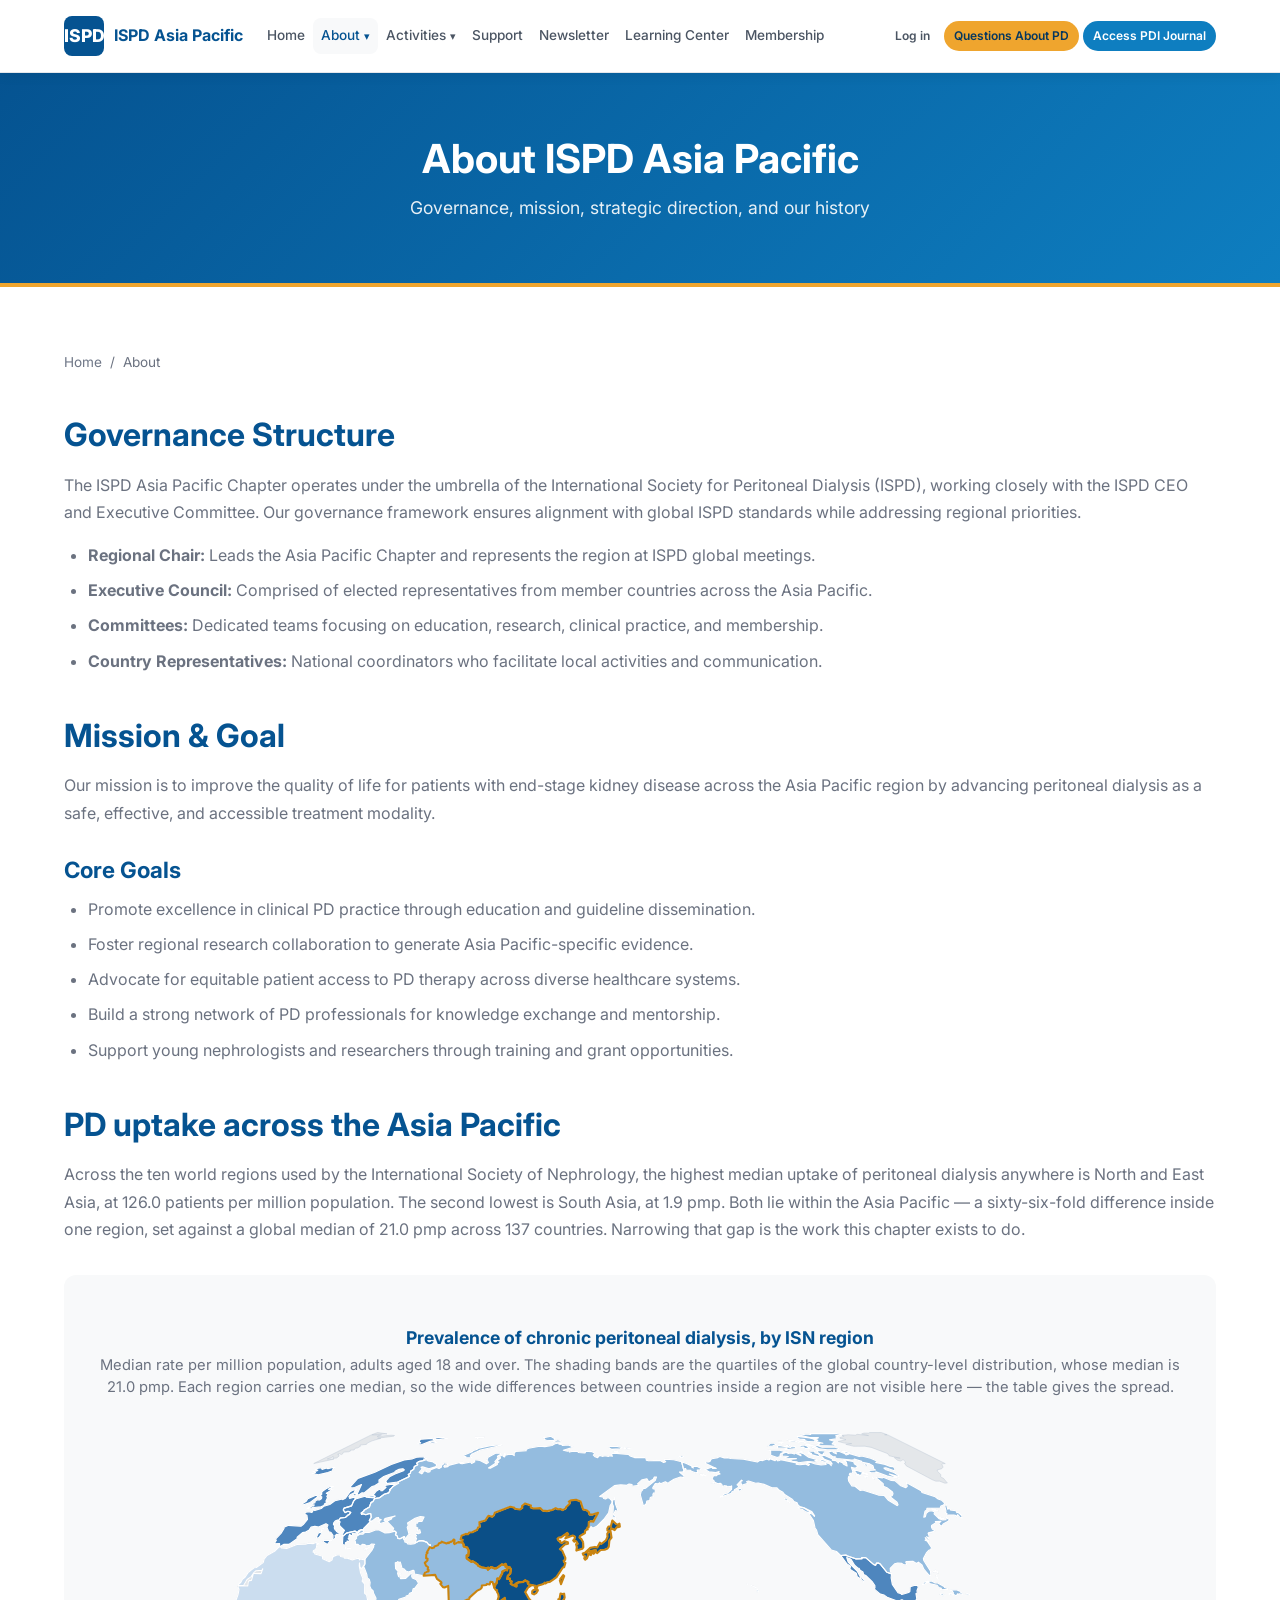
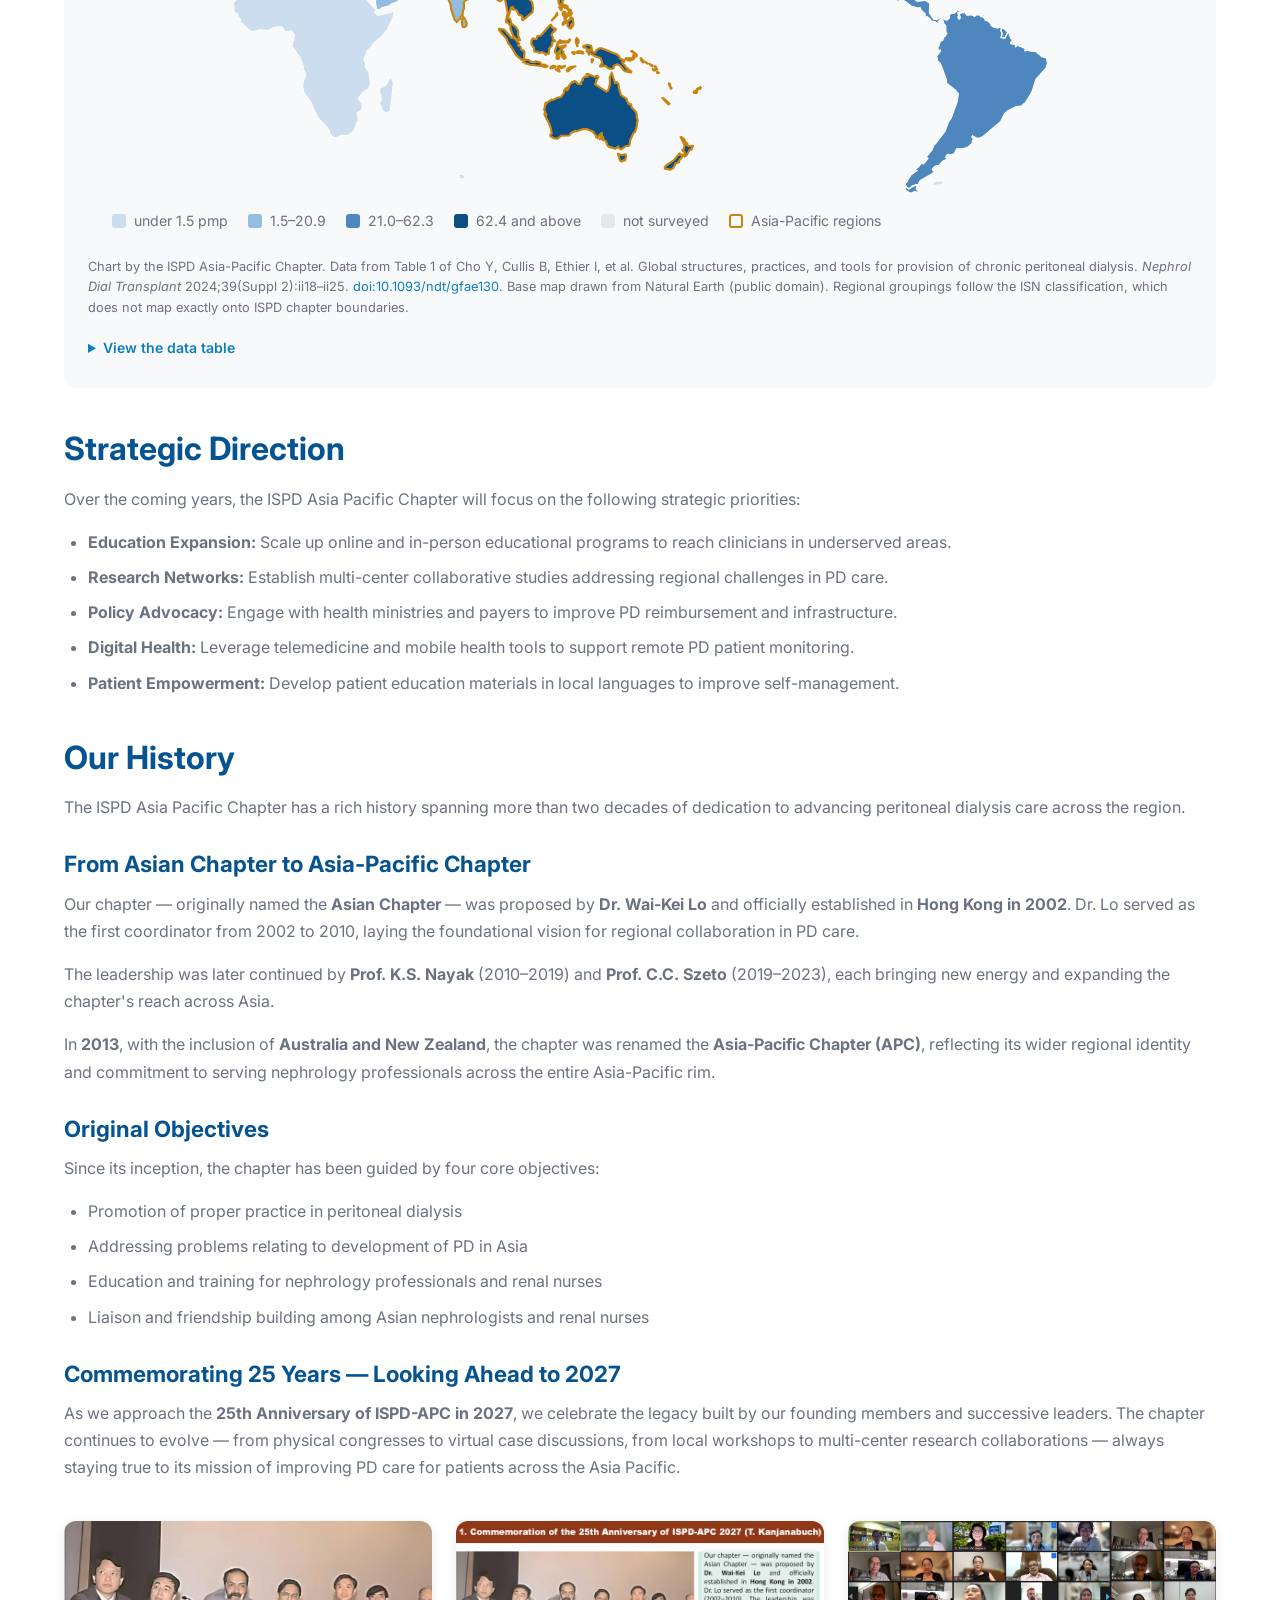
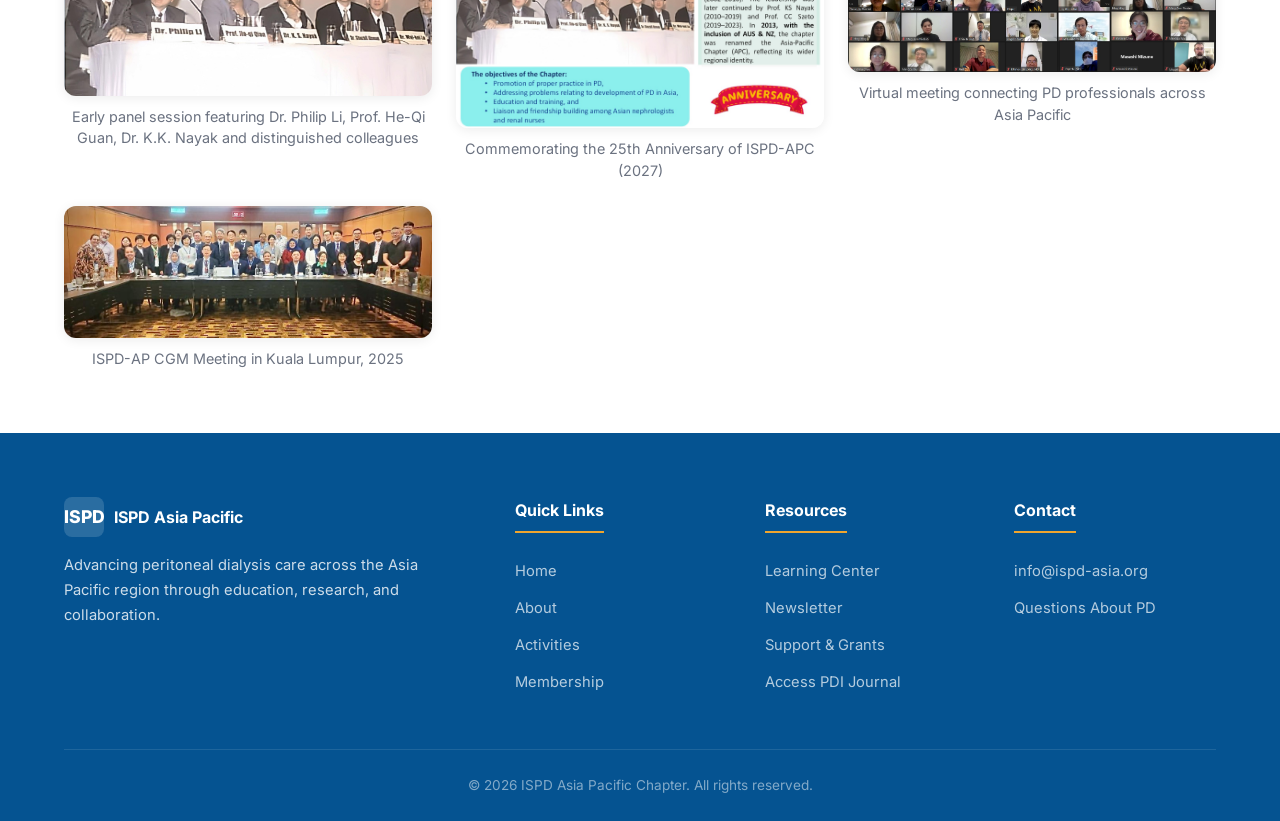
==== about.html @ c8a4e358 "Initial commit" ====
<!DOCTYPE html>
<html lang="en">
<head>
  <meta charset="UTF-8">
  <meta name="viewport" content="width=device-width, initial-scale=1.0">
  <title>About — ISPD Asia Pacific Chapter</title>
  <meta name="description" content="Governance, mission, strategic direction and the history of the ISPD Asia-Pacific Chapter, founded as the Asian Chapter in Hong Kong in 2002.">
  <meta property="og:type" content="website">
  <meta property="og:site_name" content="ISPD Asia Pacific Chapter">
  <meta property="og:title" content="About the ISPD Asia Pacific Chapter">
  <meta property="og:description" content="Governance, mission, strategic direction and the history of the ISPD Asia-Pacific Chapter, founded as the Asian Chapter in Hong Kong in 2002.">
  <!-- og:image needs an absolute URL once the site has a domain -->
  <meta property="og:image" content="images/history-kl2025-meeting.jpg">
  <link rel="icon" href="images/favicon.svg" type="image/svg+xml">
  <link rel="preconnect" href="https://fonts.googleapis.com">
  <link href="https://fonts.googleapis.com/css2?family=Inter:wght@400;500;600;700&display=swap" rel="stylesheet">
  <link rel="stylesheet" href="css/style.css">
</head>
<body>

  <header class="header">
    <div class="container">
      <div class="wrapper">
        <div class="left">
          <a href="index.html" class="logo">
            <div class="logo-icon">ISPD</div>
            <div class="logo-text">ISPD Asia Pacific <small>International Society for Peritoneal Dialysis</small></div>
          </a>
          <nav>
            <ul class="nav-desktop">
              <li><a href="index.html">Home</a></li>
              <li class="has-dropdown">
                <a href="about.html" class="active">About</a>
                <div class="dropdown">
                  <a href="about.html#governance">Governance</a>
                  <a href="about.html#mission">Mission &amp; Goal</a>
                  <a href="about.html#direction">Direction</a>
                  <a href="about.html#uptake">PD Uptake</a>
                  <a href="about.html#history">History</a>
                </div>
              </li>
              <li class="has-dropdown">
                <a href="activities.html">Activities</a>
                <div class="dropdown">
                  <a href="activities.html#case-discussion">PD Case Discussion</a>
                  <a href="activities.html#upcoming">Upcoming ISPD</a>
                  <a href="activities.html#award">Life-time Achievement</a>
                  <a href="activities.html#societies">Associated Societies</a>
                </div>
              </li>
              <li><a href="support.html">Support</a></li>
              <li><a href="newsletter.html">Newsletter</a></li>
              <li><a href="education.html">Learning Center</a></li>
              <li><a href="membership.html">Membership</a></li>
            </ul>
          </nav>
          <button class="menu-toggle" type="button" aria-label="Open menu" aria-expanded="false" aria-controls="mobile-nav">
            <svg viewBox="0 0 18 15" fill="none" aria-hidden="true"><path d="M0 1.25C0 .56.56 0 1.25 0h15c.69 0 1.25.56 1.25 1.25S16.94 2.5 16.25 2.5h-15C.56 2.5 0 1.94 0 1.25ZM0 7.5c0-.69.56-1.25 1.25-1.25h15c.69 0 1.25.56 1.25 1.25s-.56 1.25-1.25 1.25h-15C.56 8.75 0 8.19 0 7.5Zm17.5 6.25c0 .69-.56 1.25-1.25 1.25h-15C.56 15 0 14.44 0 13.75s.56-1.25 1.25-1.25h15c.69 0 1.25.56 1.25 1.25Z" fill="currentColor"/></svg>
            Menu
          </button>
        </div>
        <div class="right">
          <a href="#" class="btn btn-ghost btn-small">Log in</a>
          <a href="#" class="btn btn-primary btn-small">Questions About PD</a>
          <a href="#" class="btn btn-secondary btn-small">Access PDI Journal</a>
        </div>
      </div>
    </div>
  </header>

  <div class="mobile-nav" id="mobile-nav">
    <button class="mobile-nav-close" aria-label="Close menu">&times;</button>
    <a href="index.html">Home</a>
    <a href="about.html">About</a>
    <div class="dropdown-mobile">
      <a href="about.html#governance">&mdash; Governance</a>
      <a href="about.html#mission">&mdash; Mission &amp; Goal</a>
      <a href="about.html#direction">&mdash; Direction</a>
      <a href="about.html#uptake">&mdash; PD Uptake</a>
      <a href="about.html#history">&mdash; History</a>
    </div>
    <a href="activities.html">Activities</a>
    <div class="dropdown-mobile">
      <a href="activities.html#case-discussion">&mdash; PD Case Discussion</a>
      <a href="activities.html#upcoming">&mdash; Upcoming ISPD</a>
      <a href="activities.html#award">&mdash; Life-time Achievement</a>
      <a href="activities.html#societies">&mdash; Associated Societies</a>
    </div>
    <a href="support.html">Support</a>
    <a href="newsletter.html">Newsletter</a>
    <a href="education.html">Learning Center</a>
    <a href="membership.html">Membership</a>
    <div class="mobile-nav-actions">
      <!-- TODO: replace href="#" with the real member login / contact / PDI journal URLs -->
      <a href="#" class="btn btn-primary btn-small">Questions About PD</a>
      <a href="#" class="btn btn-secondary btn-small">Access PDI Journal</a>
      <a href="#" class="btn btn-ghost btn-small">Log in</a>
    </div>
  </div>

  <section class="page-header">
    <div class="container">
      <h1>About ISPD Asia Pacific</h1>
      <p>Governance, mission, strategic direction, and our history</p>
    </div>
  </section>

  <section class="section">
    <div class="container">
      <div class="breadcrumb">
        <a href="index.html">Home</a> <span>/</span> <span>About</span>
      </div>

      <div class="content">
        <div id="governance">
          <h2>Governance Structure</h2>
          <p>The ISPD Asia Pacific Chapter operates under the umbrella of the International Society for Peritoneal Dialysis (ISPD), working closely with the ISPD CEO and Executive Committee. Our governance framework ensures alignment with global ISPD standards while addressing regional priorities.</p>
          <ul>
            <li><strong>Regional Chair:</strong> Leads the Asia Pacific Chapter and represents the region at ISPD global meetings.</li>
            <li><strong>Executive Council:</strong> Comprised of elected representatives from member countries across the Asia Pacific.</li>
            <li><strong>Committees:</strong> Dedicated teams focusing on education, research, clinical practice, and membership.</li>
            <li><strong>Country Representatives:</strong> National coordinators who facilitate local activities and communication.</li>
          </ul>
        </div>

        <div id="mission">
          <h2>Mission &amp; Goal</h2>
          <p>Our mission is to improve the quality of life for patients with end-stage kidney disease across the Asia Pacific region by advancing peritoneal dialysis as a safe, effective, and accessible treatment modality.</p>
          <h3>Core Goals</h3>
          <ul>
            <li>Promote excellence in clinical PD practice through education and guideline dissemination.</li>
            <li>Foster regional research collaboration to generate Asia Pacific-specific evidence.</li>
            <li>Advocate for equitable patient access to PD therapy across diverse healthcare systems.</li>
            <li>Build a strong network of PD professionals for knowledge exchange and mentorship.</li>
            <li>Support young nephrologists and researchers through training and grant opportunities.</li>
          </ul>
        </div>

        <div id="uptake">
          <h2>PD uptake across the Asia Pacific</h2>
          <p>Across the ten world regions used by the International Society of Nephrology, the highest median uptake of peritoneal dialysis anywhere is North and East Asia, at 126.0 patients per million population. The second lowest is South Asia, at 1.9&nbsp;pmp. Both lie within the Asia Pacific &mdash; a sixty-six-fold difference inside one region, set against a global median of 21.0&nbsp;pmp across 137 countries. Narrowing that gap is the work this chapter exists to do.</p>

          <figure class="chart-figure">
            <figcaption class="chart-head">
              <h3>Prevalence of chronic peritoneal dialysis, by ISN region</h3>
              <p>Median rate per million population, adults aged 18 and over. The shading bands are the quartiles of the global country-level distribution, whose median is 21.0&nbsp;pmp. Each region carries one median, so the wide differences between countries inside a region are not visible here &mdash; the table gives the spread.</p>
            </figcaption>
            <div class="map-wrap">
              <img src="images/pd-prevalence-map.svg" width="1445" height="628" loading="lazy"
                   alt="World map with the ten ISN regions shaded by their median prevalence of chronic peritoneal dialysis. North and East Asia and Oceania and South East Asia carry the darkest shade, 62.4 pmp and above. Latin America, Western Europe and Eastern and Central Europe are one step lighter. The Middle East, North America and the Caribbean, NIS and Russia, and South Asia are lighter again. Africa is lightest, under 1.5 pmp. The three Asia-Pacific regions are outlined in gold. Every value is in the table below.">
            </div>
            <ul class="chart-legend map-legend">
              <li><span class="key b1"></span>under 1.5&nbsp;pmp</li>
              <li><span class="key b2"></span>1.5&ndash;20.9</li>
              <li><span class="key b3"></span>21.0&ndash;62.3</li>
              <li><span class="key b4"></span>62.4 and above</li>
              <li><span class="key b0"></span>not surveyed</li>
              <li><span class="key key-ap"></span>Asia-Pacific regions</li>
            </ul>
            <p class="chart-source">Chart by the ISPD Asia-Pacific Chapter. Data from Table&nbsp;1 of Cho&nbsp;Y, Cullis&nbsp;B, Ethier&nbsp;I, et al. Global structures, practices, and tools for provision of chronic peritoneal dialysis. <em>Nephrol Dial Transplant</em> 2024;39(Suppl&nbsp;2):ii18&ndash;ii25. <a href="https://doi.org/10.1093/ndt/gfae130" target="_blank" rel="noopener">doi:10.1093/ndt/gfae130</a>. Base map drawn from Natural Earth (public domain). Regional groupings follow the ISN classification, which does not map exactly onto ISPD chapter boundaries.</p>
            <details class="chart-table">
              <summary>View the data table</summary>
              <table>
                <thead>
                  <tr><th scope="col">ISN region</th><th scope="col">Median (pmp)</th><th scope="col">IQR</th><th scope="col">Countries</th></tr>
                </thead>
                <tbody>
                  <tr class="is-ap"><td>North and East Asia</td><td>126.0</td><td>80.9&ndash;216.0</td><td>5</td></tr>
                  <tr class="is-ap"><td>Oceania and South East Asia</td><td>95.0</td><td>10.1&ndash;181.6</td><td>10</td></tr>
                  <tr><td>Latin America</td><td>59.5</td><td>21.0&ndash;130.0</td><td>20</td></tr>
                  <tr><td>Western Europe</td><td>56.3</td><td>40.4&ndash;68.2</td><td>19</td></tr>
                  <tr><td>Eastern and Central Europe</td><td>32.4</td><td>21.4&ndash;52.8</td><td>17</td></tr>
                  <tr><td>Middle East</td><td>17.5</td><td>10.9&ndash;35.0</td><td>10</td></tr>
                  <tr><td>North America and the Caribbean</td><td>11.5</td><td>0.0&ndash;114.2</td><td>11</td></tr>
                  <tr><td>NIS and Russia</td><td>10.8</td><td>0.0&ndash;17.3</td><td>7</td></tr>
                  <tr class="is-ap"><td>South Asia</td><td>1.9</td><td>0.6&ndash;5.8</td><td>6</td></tr>
                  <tr><td>Africa</td><td>0.2</td><td>0.0&ndash;2.1</td><td>32</td></tr>
                  <tr class="is-total"><td>All regions</td><td>21.0</td><td>1.5&ndash;62.4</td><td>137</td></tr>
                </tbody>
              </table>
            </details>
          </figure>
        </div>

        <div id="direction">
          <h2>Strategic Direction</h2>
          <p>Over the coming years, the ISPD Asia Pacific Chapter will focus on the following strategic priorities:</p>
          <ul>
            <li><strong>Education Expansion:</strong> Scale up online and in-person educational programs to reach clinicians in underserved areas.</li>
            <li><strong>Research Networks:</strong> Establish multi-center collaborative studies addressing regional challenges in PD care.</li>
            <li><strong>Policy Advocacy:</strong> Engage with health ministries and payers to improve PD reimbursement and infrastructure.</li>
            <li><strong>Digital Health:</strong> Leverage telemedicine and mobile health tools to support remote PD patient monitoring.</li>
            <li><strong>Patient Empowerment:</strong> Develop patient education materials in local languages to improve self-management.</li>
          </ul>
        </div>

        <div id="history">
          <h2>Our History</h2>
          <p>The ISPD Asia Pacific Chapter has a rich history spanning more than two decades of dedication to advancing peritoneal dialysis care across the region.</p>

          <h3>From Asian Chapter to Asia-Pacific Chapter</h3>
          <p>Our chapter — originally named the <strong>Asian Chapter</strong> — was proposed by <strong>Dr. Wai-Kei Lo</strong> and officially established in <strong>Hong Kong in 2002</strong>. Dr. Lo served as the first coordinator from 2002 to 2010, laying the foundational vision for regional collaboration in PD care.</p>
          <p>The leadership was later continued by <strong>Prof. K.S. Nayak</strong> (2010–2019) and <strong>Prof. C.C. Szeto</strong> (2019–2023), each bringing new energy and expanding the chapter's reach across Asia.</p>
          <p>In <strong>2013</strong>, with the inclusion of <strong>Australia and New Zealand</strong>, the chapter was renamed the <strong>Asia-Pacific Chapter (APC)</strong>, reflecting its wider regional identity and commitment to serving nephrology professionals across the entire Asia-Pacific rim.</p>

          <h3>Original Objectives</h3>
          <p>Since its inception, the chapter has been guided by four core objectives:</p>
          <ul>
            <li>Promotion of proper practice in peritoneal dialysis</li>
            <li>Addressing problems relating to development of PD in Asia</li>
            <li>Education and training for nephrology professionals and renal nurses</li>
            <li>Liaison and friendship building among Asian nephrologists and renal nurses</li>
          </ul>

          <h3>Commemorating 25 Years — Looking Ahead to 2027</h3>
          <p>As we approach the <strong>25th Anniversary of ISPD-APC in 2027</strong>, we celebrate the legacy built by our founding members and successive leaders. The chapter continues to evolve — from physical congresses to virtual case discussions, from local workshops to multi-center research collaborations — always staying true to its mission of improving PD care for patients across the Asia Pacific.</p>

          <div class="history-gallery">
            <figure>
              <img loading="lazy" src="images/history-old-panel.jpg" alt="Early ISPD panel discussion with Dr. Philip Li, Prof. He-Qi Guan, Dr. K.K. Nayak and colleagues">
              <figcaption>Early panel session featuring Dr. Philip Li, Prof. He-Qi Guan, Dr. K.K. Nayak and distinguished colleagues</figcaption>
            </figure>
            <figure>
              <img loading="lazy" src="images/history-25th-anniversary.jpg" alt="ISPD-APC 25th Anniversary commemorative slide showing chapter history">
              <figcaption>Commemorating the 25th Anniversary of ISPD-APC (2027)</figcaption>
            </figure>
            <figure>
              <img loading="lazy" src="images/history-zoom-meeting.jpg" alt="ISPD Asia Pacific virtual meeting with participants from across the region">
              <figcaption>Virtual meeting connecting PD professionals across Asia Pacific</figcaption>
            </figure>
            <figure>
              <img loading="lazy" src="images/history-kl2025-meeting.jpg" alt="ISPD-AP CGM Meeting in Kuala Lumpur 2025 group photo">
              <figcaption>ISPD-AP CGM Meeting in Kuala Lumpur, 2025</figcaption>
            </figure>
          </div>
        </div>
      </div>
    </div>
  </section>

  <footer class="footer">
    <div class="container">
      <div class="footer-grid">
        <div>
          <div class="logo" style="margin-bottom: 16px; color: #fff;">
            <div class="logo-icon" style="background: rgba(255,255,255,0.15);">ISPD</div>
            <div class="logo-text" style="color: #fff;">ISPD Asia Pacific <small style="color: rgba(255,255,255,0.6);">International Society for Peritoneal Dialysis</small></div>
          </div>
          <p>Advancing peritoneal dialysis care across the Asia Pacific region through education, research, and collaboration.</p>
        </div>
        <div>
          <h4>Quick Links</h4>
          <a href="index.html">Home</a>
          <a href="about.html">About</a>
          <a href="activities.html">Activities</a>
          <a href="membership.html">Membership</a>
        </div>
        <div>
          <h4>Resources</h4>
          <a href="education.html">Learning Center</a>
          <a href="newsletter.html">Newsletter</a>
          <a href="support.html">Support &amp; Grants</a>
          <a href="#">Access PDI Journal</a>
        </div>
        <div>
          <h4>Contact</h4>
          <a href="mailto:info@ispd-asia.org">info@ispd-asia.org</a>
          <a href="#">Questions About PD</a>
        </div>
      </div>
      <div class="footer-bottom">© 2026 ISPD Asia Pacific Chapter. All rights reserved.</div>
    </div>
  </footer>

  <script src="js/main.js"></script>
</body>
</html>
---- css/style.css ----
/* ========================================
   ISPD Asia Pacific Chapter - Static Site
   ======================================== */

/* --- CSS Variables --- */
:root {
  /* Palette sampled from ispd.org (its own CSS custom properties) */
  --primary: #055391;        /* ISPD navy   - headings, header, hero  */
  --primary-light: #0E7EC0;  /* ISPD blue   - gradients, hover        */
  --secondary: #0E7EC0;      /* ISPD blue   - secondary buttons, links*/
  --accent: #EFA52E;         /* ISPD gold   - primary call to action   */
  --accent-dark: #D68C1B;
  --on-accent: #06375F;      /* navy text on gold: 5.4:1, readable    */
  --text: #4B5563;
  --text-light: #6B7280;
  --text-muted: #6E7686;   /* 4.6:1 on white - the ISPD grey is too pale to read */
  --bg: #ffffff;
  --bg-light: #F8F9FA;
  --bg-dark: #055391;
  --border: #E5E7EB;
  --shadow: 0 2px 12px rgba(0, 0, 0, 0.08);
  --shadow-hover: 0 8px 24px rgba(0, 0, 0, 0.12);
  --radius: 8px;
  --radius-lg: 12px;
  --radius-pill: 999px;
  --container: 1200px;
  --font: 'Inter', -apple-system, BlinkMacSystemFont, 'Segoe UI', Roboto, sans-serif;
  --transition: all 0.3s ease;
}

/* --- Reset & Base --- */
*, *::before, *::after { box-sizing: border-box; margin: 0; padding: 0; }
html { scroll-behavior: smooth; }
body {
  font-family: var(--font);
  font-size: 16px;
  line-height: 1.7;
  color: var(--text);
  background: var(--bg);
}
img { max-width: 100%; height: auto; display: block; }
a { color: var(--secondary); text-decoration: none; transition: var(--transition); }
a:hover { color: var(--primary); }
ul { list-style: none; }
h1, h2, h3, h4 { font-weight: 700; line-height: 1.3; color: var(--primary); }
h1 { font-size: 2.5rem; }
h2 { font-size: 2rem; }
h3 { font-size: 1.4rem; }
h4 { font-size: 1.1rem; }
p { margin-bottom: 1rem; }

/* --- Layout --- */
.container { max-width: var(--container); margin: 0 auto; padding: 0 24px; }
.section { padding: 64px 0; }
.section-light { background: var(--bg-light); }
.section-title {
  text-align: center;
  margin-bottom: 48px;
}
.section-title h2::after {
  content: '';
  display: block;
  width: 56px;
  height: 4px;
  margin: 16px auto 0;
  background: var(--accent);
  border-radius: 2px;
}
.section-title h2 { margin-bottom: 12px; }
.section-title p {
  color: var(--text-light);
  font-size: 1.1rem;
  max-width: 600px;
  margin: 0 auto;
}

/* --- Header --- */
.header {
  background: var(--bg);
  border-bottom: 1px solid var(--border);
  position: sticky;
  top: 0;
  z-index: 1000;
  box-shadow: var(--shadow);
}
.header .wrapper {
  display: flex;
  align-items: center;
  justify-content: space-between;
  height: 72px;
  gap: 16px;
}
.header .left {
  display: flex;
  align-items: center;
  gap: 16px;
  flex-shrink: 0;
  min-width: 0;
}
.logo {
  display: flex;
  align-items: center;
  gap: 10px;
  font-weight: 700;
  font-size: 1rem;
  color: var(--primary);
  white-space: nowrap;
  flex-shrink: 0;
}
.logo-icon {
  width: 40px;
  height: 40px;
  background: var(--primary);
  border-radius: var(--radius);
  display: flex;
  align-items: center;
  justify-content: center;
  color: #fff;
  font-size: 1.1rem;
  font-weight: 800;
  flex-shrink: 0;
}
.logo-text small {
  display: block;
  font-size: 0.7rem;
  font-weight: 500;
  color: var(--text-muted);
  letter-spacing: 0.3px;
  line-height: 1.3;
}

/* --- Navigation --- */
.nav-desktop { display: flex; align-items: center; gap: 2px; }
.nav-desktop > li { position: relative; }
.nav-desktop > li > a {
  display: block;
  padding: 8px 12px;
  color: var(--text);
  font-weight: 500;
  font-size: 0.9rem;
  border-radius: var(--radius);
  white-space: nowrap;
}
.nav-desktop > li > a:hover,
.nav-desktop > li > a.active {
  background: var(--bg-light);
  color: var(--primary);
}
.nav-desktop > li.has-dropdown > a::after {
  content: '▾';
  margin-left: 4px;
  font-size: 0.7rem;
}
.dropdown {
  position: absolute;
  top: 100%;
  left: 0;
  background: var(--bg);
  border: 1px solid var(--border);
  border-radius: var(--radius);
  box-shadow: var(--shadow-hover);
  min-width: 220px;
  padding: 8px 0;
  opacity: 0;
  visibility: hidden;
  transform: translateY(8px);
  transition: var(--transition);
}
.nav-desktop > li:hover .dropdown {
  opacity: 1;
  visibility: visible;
  transform: translateY(0);
}
.dropdown a {
  display: block;
  padding: 10px 20px;
  color: var(--text);
  font-size: 0.92rem;
}
.dropdown a:hover {
  background: var(--bg-light);
  color: var(--primary);
}

/* --- Header Right --- */
.header .right {
  display: flex;
  align-items: center;
  gap: 8px;
  flex-shrink: 0;
}
.header .right .btn-small {
  padding: 6px 12px;
  font-size: 0.8rem;
}

/* --- Buttons --- */
.btn {
  display: inline-flex;
  align-items: center;
  justify-content: center;
  gap: 6px;
  padding: 10px 22px;
  font-size: 0.92rem;
  font-weight: 600;
  border-radius: var(--radius-pill);
  border: none;
  cursor: pointer;
  transition: var(--transition);
  text-decoration: none;
}
/* ISPD swaps gold and blue between a button and its hover state */
.btn-primary {
  background: var(--accent);
  color: var(--on-accent);
}
.btn-primary:hover {
  background: var(--secondary);
  color: #fff;
  transform: translateY(-1px);
  box-shadow: var(--shadow-hover);
}
.btn-secondary {
  background: var(--secondary);
  color: #fff;
}
.btn-secondary:hover {
  background: var(--accent);
  color: var(--on-accent);
  transform: translateY(-1px);
}
.btn-outline {
  background: transparent;
  color: var(--primary);
  border: 2px solid var(--primary);
}
.btn-outline:hover {
  background: var(--primary);
  color: #fff;
}
.btn-ghost {
  background: transparent;
  color: var(--text);
  padding: 10px 14px;
}
.btn-ghost:hover { color: var(--primary); }
.btn-small { padding: 7px 16px; font-size: 0.85rem; }
.btn-large { padding: 14px 32px; font-size: 1rem; }

/* --- Mobile Menu --- */
.menu-toggle {
  display: none;
  align-items: center;
  gap: 8px;
  cursor: pointer;
  font-weight: 600;
  font-size: 0.95rem;
  color: var(--text);
  padding: 8px 12px;
  border-radius: var(--radius);
}
.menu-toggle:hover { background: var(--bg-light); }
.menu-toggle svg { width: 20px; height: 20px; }

/* --- Hero --- */
.hero {
  background: linear-gradient(135deg, var(--primary) 0%, var(--primary-light) 100%);
  color: #fff;
  padding: 100px 0 80px;
  position: relative;
  overflow: hidden;
}
.hero::before {
  content: '';
  position: absolute;
  top: -50%;
  right: -20%;
  width: 600px;
  height: 600px;
  background: rgba(255,255,255,0.03);
  border-radius: 50%;
}
.hero .container { position: relative; z-index: 1; }
.hero-content { max-width: 700px; }
.hero h1 {
  font-size: 3rem;
  color: #fff;
  margin-bottom: 16px;
  line-height: 1.2;
}
.hero p {
  font-size: 1.2rem;
  opacity: 0.9;
  margin-bottom: 32px;
}
.hero-btns {
  display: flex;
  gap: 16px;
  flex-wrap: wrap;
}
.hero .btn-primary {
  background: var(--accent);
  color: var(--on-accent);
}
.hero .btn-primary:hover {
  background: #fff;
  color: var(--primary);
  transform: translateY(-2px);
}
.hero .btn-outline {
  border-color: rgba(255,255,255,0.5);
  color: #fff;
}
.hero .btn-outline:hover {
  background: rgba(255,255,255,0.1);
  border-color: #fff;
  color: #fff;
}

/* --- Cards --- */
.card-grid {
  display: grid;
  grid-template-columns: repeat(auto-fit, minmax(280px, 1fr));
  gap: 24px;
}
/* Use for rows of four cards so the last one does not sit alone on its own line. */
.card-grid-4 { grid-template-columns: repeat(auto-fit, minmax(230px, 1fr)); }
.card {
  background: var(--bg);
  border: 1px solid var(--border);
  border-radius: var(--radius-lg);
  padding: 32px;
  transition: var(--transition);
}
.card:hover {
  box-shadow: var(--shadow-hover);
  transform: translateY(-4px);
  border-color: var(--accent);
}
.card-icon {
  width: 76px;
  height: 76px;
  display: flex;
  align-items: center;
  justify-content: center;
  font-size: 2.6rem;   /* the cards that still use an emoji */
  line-height: 1;
  margin-bottom: 20px;
  color: var(--primary);
}
/* illustrated icons: transparent PNGs, so no tinted box behind them */
img.card-icon { object-fit: contain; }
/* the chapter globes keep the stacked layout, so they get a little more room;
   at 76px the gold region is hard to make out */
.card-grid-4 .card-icon { width: 88px; height: 88px; }
.card h3 { margin-bottom: 12px; }

/* Icon and heading share the first row, so the pair reads as one unit and the
   grid gets noticeably shorter. Scoped away from .card-grid-4: those cards are
   only ~230px wide and a heading beside the icon wraps to two lines there. */
.card-grid:not(.card-grid-4) .card {
  display: grid;
  grid-template-columns: 64px 1fr;
  column-gap: 16px;
  align-items: center;
  align-content: start;
}
.card-grid:not(.card-grid-4) .card > * { grid-column: 1 / -1; }
.card-grid:not(.card-grid-4) .card .card-icon {
  grid-column: 1;
  grid-row: 1;
  width: 64px;
  height: 64px;
  margin-bottom: 0;
  font-size: 2.1rem;
}
.card-grid:not(.card-grid-4) .card h3 {
  grid-column: 2;
  grid-row: 1;
  margin-bottom: 0;
}
.card-grid:not(.card-grid-4) .card p { margin-top: 18px; }
.card-grid:not(.card-grid-4) .card .card-link { justify-self: start; }
.card p { color: var(--text-light); margin-bottom: 20px; }
.card-link {
  display: inline-flex;
  align-items: center;
  gap: 6px;
  font-weight: 600;
  font-size: 0.9rem;
}
.card-link::after {
  content: '→';
  transition: var(--transition);
}
.card:hover .card-link::after { transform: translateX(4px); }

/* --- Feature List --- */
.feature-list li {
  display: flex;
  align-items: flex-start;
  gap: 16px;
  padding: 20px 0;
  border-bottom: 1px solid var(--border);
}
.feature-list li:last-child { border-bottom: none; }
.feature-list .icon {
  width: 48px;
  height: 48px;
  background: var(--bg-light);
  border-radius: var(--radius);
  display: flex;
  align-items: center;
  justify-content: center;
  font-size: 1.3rem;
  flex-shrink: 0;
  color: var(--primary);
}
.feature-list img.icon {
  width: 64px;
  height: 64px;
  background: none;
  border-radius: 0;
  box-shadow: none;          /* .two-col img would otherwise frame them */
  object-fit: contain;
  display: block;
}
.feature-list h4 { margin-bottom: 4px; }
.feature-list p { margin: 0; color: var(--text-light); font-size: 0.95rem; }

/* --- Two Columns --- */
.two-col {
  display: grid;
  grid-template-columns: 1fr 1fr;
  gap: 64px;
  align-items: center;
}
.two-col.reverse { direction: rtl; }
.two-col.reverse > * { direction: ltr; }
.two-col img {
  border-radius: var(--radius-lg);
  box-shadow: var(--shadow);
}

/* --- Page Header --- */
.page-header {
  background: linear-gradient(135deg, var(--primary) 0%, var(--primary-light) 100%);
  border-bottom: 4px solid var(--accent);
  color: #fff;
  padding: 60px 0;
  text-align: center;
}
.page-header h1 { color: #fff; margin-bottom: 8px; }
.page-header p { opacity: 0.9; font-size: 1.1rem; margin: 0; }

/* --- Breadcrumb --- */
.breadcrumb {
  display: flex;
  align-items: center;
  gap: 8px;
  font-size: 0.85rem;
  color: var(--text-muted);
  margin-bottom: 24px;
}
.breadcrumb a { color: var(--text-muted); }
.breadcrumb a:hover { color: var(--primary); }
.breadcrumb span { color: var(--text-light); }

/* --- Content Styles --- */
.content h2 { margin: 40px 0 16px; }
.content h3 { margin: 28px 0 12px; }
.content ul { list-style: disc; padding-left: 24px; margin-bottom: 16px; }
.content ul li { margin-bottom: 8px; color: var(--text-light); }
.content p { color: var(--text-light); }

/* --- Form --- */
.form-group { margin-bottom: 20px; }
.form-group label {
  display: block;
  font-weight: 600;
  font-size: 0.9rem;
  margin-bottom: 6px;
  color: var(--text);
}
.form-group input,
.form-group textarea,
.form-group select {
  width: 100%;
  padding: 12px 16px;
  border: 1px solid var(--border);
  border-radius: var(--radius);
  font-family: var(--font);
  font-size: 0.95rem;
  color: var(--text);
  background: var(--bg);
  transition: var(--transition);
}
.form-group input:focus,
.form-group textarea:focus,
.form-group select:focus {
  outline: none;
  border-color: var(--secondary);
  box-shadow: 0 0 0 3px rgba(74, 159, 212, 0.15);
}
.form-row {
  display: grid;
  grid-template-columns: 1fr 1fr;
  gap: 16px;
}

/* --- Footer --- */
.footer {
  background: var(--primary);
  color: rgba(255,255,255,0.8);
  padding: 64px 0 24px;
}
.footer-grid {
  display: grid;
  grid-template-columns: 2fr 1fr 1fr 1fr;
  gap: 48px;
  margin-bottom: 48px;
}
.footer h4 {
  color: #fff;
  font-size: 1rem;
  margin-bottom: 20px;
  padding-bottom: 10px;
  border-bottom: 2px solid var(--accent);
  display: inline-block;
}
.footer p { font-size: 0.92rem; line-height: 1.7; }
.footer a {
  display: block;
  color: rgba(255,255,255,0.7);
  padding: 6px 0;
  font-size: 0.92rem;
}
.footer a:hover { color: var(--accent); }
.footer-bottom {
  border-top: 1px solid rgba(255,255,255,0.1);
  padding-top: 24px;
  text-align: center;
  font-size: 0.85rem;
  color: rgba(255,255,255,0.5);
}

/* --- Responsive --- */
/* The header holds logo + 7 nav items + 3 buttons; it needs about 1460px at full size.
   Shrink it in stages so nothing ever pushes the page wider than the viewport. */
@media (max-width: 1500px) {
  .header .wrapper { gap: 10px; }
  .logo-text small { display: none; }
  .nav-desktop { gap: 0; }
  .nav-desktop > li > a { padding: 6px 8px; font-size: 0.85rem; }
  .header .right { gap: 4px; }
  .header .right .btn-small { padding: 5px 10px; font-size: 0.75rem; }
}

@media (max-width: 1180px) {
  .header .right .btn-secondary { display: none; }
}

@media (max-width: 1060px) {
  .header .right .btn-primary { display: none; }
}

@media (max-width: 992px) {
  .two-col { grid-template-columns: 1fr; gap: 40px; }
  .footer-grid { grid-template-columns: 1fr 1fr; }
  .hero h1 { font-size: 2.4rem; }
}

/* Below this the desktop nav no longer fits: switch to the hamburger menu.
   All header buttons move into the mobile menu. */
@media (max-width: 960px) {
  .menu-toggle { display: flex; }
  .nav-desktop { display: none; }
  .header .right .btn { display: none; }
  .logo-text small { display: block; }
}

@media (max-width: 768px) {
  .hero { padding: 60px 0 50px; }
  .hero h1 { font-size: 1.9rem; }
  .hero p { font-size: 1rem; }
  .section { padding: 48px 0; }
  h2 { font-size: 1.6rem; }
  .footer-grid { grid-template-columns: 1fr; gap: 32px; }
  .form-row { grid-template-columns: 1fr; }
  .page-header { padding: 40px 0; }
  .page-header h1 { font-size: 1.8rem; }
}

@media (max-width: 420px) {
  .container { padding: 0 16px; }
  .logo-text small { display: none; }
  .logo { font-size: 0.95rem; }
}

/* --- History Gallery --- */
.history-gallery {
  display: grid;
  grid-template-columns: repeat(auto-fit, minmax(280px, 1fr));
  gap: 24px;
  margin-top: 40px;
}
.history-gallery figure {
  margin: 0;
}
.history-gallery img {
  border-radius: var(--radius-lg);
  width: 100%;
  box-shadow: var(--shadow);
  transition: var(--transition);
}
.history-gallery img:hover {
  box-shadow: var(--shadow-hover);
  transform: translateY(-2px);
}
.history-gallery figcaption {
  margin-top: 10px;
  font-size: 0.9rem;
  color: var(--text-light);
  text-align: center;
  line-height: 1.5;
}

/* --- Figure (general) --- */
figure { margin: 0; }
figcaption {
  margin-top: 10px;
  font-size: 0.9rem;
  color: var(--text-light);
  text-align: center;
  line-height: 1.5;
}

/* --- Mobile Nav Overlay --- */
.mobile-nav {
  position: fixed;
  top: 0; left: 0;
  width: 100%; height: 100%;
  background: var(--bg);
  z-index: 2000;
  padding: 80px 24px 24px;
  transform: translateX(-100%);
  transition: transform 0.3s ease;
  overflow-y: auto;
}
.mobile-nav.open { transform: translateX(0); }
.mobile-nav-close {
  position: absolute;
  top: 20px; right: 20px;
  width: 40px; height: 40px;
  background: var(--bg-light);
  border: none;
  border-radius: var(--radius);
  font-size: 1.4rem;
  cursor: pointer;
  display: flex;
  align-items: center;
  justify-content: center;
}
.mobile-nav a {
  display: block;
  padding: 14px 0;
  font-size: 1.1rem;
  font-weight: 600;
  color: var(--text);
  border-bottom: 1px solid var(--border);
}
.mobile-nav a:hover { color: var(--primary); }
.mobile-nav .dropdown-mobile {
  padding-left: 16px;
  margin-bottom: 8px;
}
.mobile-nav .dropdown-mobile a {
  font-size: 0.95rem;
  font-weight: 400;
  padding: 10px 0;
}


/* --- Tabs (Learning Center) --- */
.tab-nav {
  display: flex;
  gap: 8px;
  border-bottom: 2px solid var(--border);
  margin-bottom: 32px;
  flex-wrap: wrap;
}
.tab-nav button {
  background: none;
  border: none;
  padding: 12px 20px;
  font-family: var(--font);
  font-size: 0.95rem;
  font-weight: 600;
  color: var(--text-muted);
  cursor: pointer;
  border-bottom: 3px solid transparent;
  margin-bottom: -2px;
  transition: var(--transition);
}
.tab-nav button:hover { color: var(--primary); }
.tab-nav button.active { color: var(--primary); border-bottom-color: var(--accent); }
.tab-panel { display: none; }
.tab-panel.active { display: block; }

/* --- Document lists --- */
.guide-list ul { list-style: none; padding: 0; margin: 0; }
.guide-list li { border-bottom: 1px solid var(--border); }
.guide-list li:last-child { border-bottom: none; }
.guide-list a {
  display: flex;
  align-items: center;
  gap: 10px;
  padding: 12px 0;
  color: var(--text);
  font-size: 0.95rem;
  transition: var(--transition);
}
.guide-list a:hover { color: var(--primary); padding-left: 6px; }
.guide-list a::before { content: '\1F4D1'; font-size: 1.1rem; flex-shrink: 0; }

/* --- Video cards --- */
.video-grid {
  display: grid;
  grid-template-columns: repeat(auto-fit, minmax(320px, 1fr));
  gap: 24px;
}
.video-card {
  background: var(--bg);
  border: 1px solid var(--border);
  border-radius: var(--radius-lg);
  overflow: hidden;
  transition: var(--transition);
}
.video-card:hover { box-shadow: var(--shadow-hover); }
/* Click-to-play poster. A raw YouTube iframe cannot start from a file:// page
   (its origin is "null" and the player answers with error 153), and it shows an
   error box with no internet — so the player is only inserted on click. */
.video-thumb {
  position: relative;
  padding-bottom: 56.25%;
  background: linear-gradient(135deg, var(--primary) 0%, var(--primary-light) 100%);
  overflow: hidden;
}
.video-thumb iframe, .video-thumb .video-poster {
  position: absolute;
  top: 0; left: 0;
  width: 100%; height: 100%;
  border: none;
}
.video-thumb .video-poster {
  object-fit: cover;
  transition: var(--transition);
}
.video-thumb.no-poster .video-poster { display: none; }
.video-play {
  position: absolute;
  top: 0; left: 0;
  width: 100%; height: 100%;
  display: flex;
  align-items: center;
  justify-content: center;
  background: rgba(5, 83, 145, 0.28);
  border: none;
  cursor: pointer;
  transition: var(--transition);
}
.video-play::after {
  content: '';
  width: 62px;
  height: 62px;
  border-radius: 50%;
  background: var(--accent) url("data:image/svg+xml,%3Csvg xmlns='http://www.w3.org/2000/svg' viewBox='0 0 24 24'%3E%3Cpath d='M9 6.5v11l9-5.5z' fill='%2306375F'/%3E%3C/svg%3E") center/58% no-repeat;
  box-shadow: 0 4px 16px rgba(0,0,0,0.28);
  transition: var(--transition);
}
.video-play:hover { background: rgba(5, 83, 145, 0.12); }
.video-play:hover::after { transform: scale(1.1); }
.video-thumb.no-poster .video-play { background: none; }
.video-info { padding: 20px; }
.video-info h3 { margin-bottom: 8px; font-size: 1.1rem; }
.video-info p { color: var(--text-light); font-size: 0.9rem; margin: 0; }
.video-info .btn { margin-top: 12px; }

.tag {
  display: inline-block;
  background: var(--bg-light);
  color: var(--primary);
  font-size: 0.75rem;
  font-weight: 600;
  padding: 3px 10px;
  border-radius: 999px;
  margin-right: 6px;
}

/* --- Year accordion (newsletter archive) --- */
.year-group {
  margin-bottom: 16px;
  border: 1px solid var(--border);
  border-radius: var(--radius);
  overflow: hidden;
}
.year-toggle {
  width: 100%;
  background: var(--bg-light);
  border: none;
  padding: 14px 20px;
  font-family: var(--font);
  font-size: 1rem;
  font-weight: 600;
  color: var(--primary);
  cursor: pointer;
  display: flex;
  align-items: baseline;
  gap: 10px;
  text-align: left;
  transition: var(--transition);
}
.year-toggle span { font-weight: 500; color: var(--text-light); font-size: 0.9rem; }
.year-toggle:hover { background: #e8ecf1; }
.year-toggle::after {
  content: '\25BC';
  margin-left: auto;
  font-size: 0.75rem;
  transition: transform 0.2s;
}
.year-toggle[aria-expanded="true"]::after { transform: rotate(180deg); }
.year-content { display: none; padding: 8px 20px 16px; }
.year-content.open { display: block; }
.year-content ul { list-style: none; padding: 0; margin: 0; }
.year-content li { border-bottom: 1px solid var(--border); }
.year-content li:last-child { border-bottom: none; }
.year-content a {
  display: flex;
  align-items: center;
  gap: 10px;
  padding: 10px 0;
  color: var(--text);
  font-size: 0.92rem;
  transition: var(--transition);
}
.year-content a:hover { color: var(--primary); padding-left: 6px; }
.year-content a::before { content: '\1F4C4'; font-size: 1.1rem; flex-shrink: 0; }

/* --- Visible keyboard focus --- */
a:focus-visible,
button:focus-visible,
input:focus-visible,
select:focus-visible,
textarea:focus-visible {
  outline: 3px solid var(--secondary);
  outline-offset: 2px;
}

/* --- Menu toggle button reset --- */
.menu-toggle {
  background: none;
  border: none;
  font-family: var(--font);
  color: var(--text);
}

/* --- Header actions repeated inside the mobile menu --- */
.mobile-nav-actions {
  display: flex;
  flex-direction: column;
  gap: 10px;
  margin-top: 24px;
  padding-top: 24px;
  border-top: 1px solid var(--border);
}
.mobile-nav .mobile-nav-actions a {
  border-bottom: none;
  padding: 10px 16px;
  text-align: center;
  font-size: 0.95rem;
}
@media (min-width: 961px) {
  .mobile-nav-actions { display: none; }
}

/* --- Regional Reach card (home page) --- */
.region-card {
  margin: 0;
  /* same flat tone as the map artwork, so the image edge is invisible */
  background: #f5f7fb;
  border-radius: var(--radius-lg);
  padding: 20px 32px 32px;
  text-align: center;
}
.region-card img {
  width: 100%;
  max-width: 460px;
  height: auto;
  margin: 0 auto;
  /* the artwork already carries the card's own background, so no frame */
  border-radius: 0;
  box-shadow: none;
}
.region-card figcaption {
  margin-top: 4px;
  font-size: 1rem;
  color: inherit;
}
.region-card figcaption h3 { margin-bottom: 8px; }
.region-card figcaption p { color: var(--text-light); margin: 0; }

@media (max-width: 520px) {
  .region-card { padding: 12px 16px 24px; }
}

/* --- Regional Reach: glowing capital-city markers --- */
.region-map { position: relative; max-width: 460px; margin: 0 auto; }
.region-map img { width: 100%; max-width: none; }
.region-cities {
  position: absolute;
  inset: 0;
  width: 100%;
  height: 100%;
  pointer-events: none;
  overflow: visible;
}
/* soft halo, then a bright bead on top of it */
.rl-aura {
  fill: url(#rlAura);
  transform-box: fill-box;
  transform-origin: center;
  animation: rl-breathe 3.6s ease-in-out infinite;
  animation-delay: var(--delay);
}
.rl-dot {
  fill: #fff;
  stroke: #0E7EC0;
  stroke-width: 2.5;
}
@keyframes rl-breathe {
  0%, 100% { transform: scale(0.82); opacity: 0.7; }
  50%      { transform: scale(1.12); opacity: 1; }
}

@media (prefers-reduced-motion: reduce) {
  .rl-aura { animation: none; opacity: 0.9; }
}

/* --- Chart figure (About: PD uptake) --- */
.chart-figure {
  margin: 32px 0 8px;
  padding: 24px;
  background: var(--bg-light);
  border-radius: var(--radius-lg);
}
.chart-figure .chart-head h3 { font-size: 1.1rem; margin-bottom: 4px; }
.chart-figure .chart-head p { color: var(--text-light); font-size: 0.92rem; margin: 0; }
.chart-legend {
  display: flex;
  flex-wrap: wrap;
  gap: 8px 20px;
  margin: 16px 0 4px;
  padding: 0;
  list-style: none;
  font-size: 0.88rem;
  color: var(--text-light);
}
.chart-legend li { display: flex; align-items: center; gap: 8px; margin: 0; padding: 0; }
.chart-legend .key { width: 14px; height: 14px; border-radius: 3px; flex-shrink: 0; }
.chart-legend .key-hi { background: #C98410; }
.chart-legend .key-lo { background: #4E86BE; }
.map-wrap { margin: 16px 0 4px; }
.map-wrap img {
  display: block;
  width: 100%;
  height: auto;
  max-width: 900px;
  margin: 0 auto;
}
.map-legend { margin-top: 4px; }
.chart-legend .b0 { background: #E4E7EA; }
.chart-legend .b1 { background: #CBDDEF; }
.chart-legend .b2 { background: #94BCDF; }
.chart-legend .b3 { background: #4E86BE; }
.chart-legend .b4 { background: #0B4F87; }
.chart-legend .key-ap {
  background: transparent;
  border: 2px solid #C98410;
  border-radius: 3px;
}
.chart-source {
  margin: 10px 0 0;
  font-size: 0.8rem;
  line-height: 1.6;
  color: var(--text-light);
}
.chart-table { margin-top: 14px; font-size: 0.88rem; }
.chart-table summary {
  cursor: pointer;
  color: var(--secondary);
  font-weight: 600;
  padding: 4px 0;
}
.chart-table table { width: 100%; border-collapse: collapse; margin-top: 12px; }
.chart-table th,
.chart-table td {
  padding: 7px 10px;
  text-align: right;
  border-bottom: 1px solid var(--border);
}
.chart-table th:first-child,
.chart-table td:first-child { text-align: left; }
.chart-table thead th { font-size: 0.82rem; color: var(--primary); }
.chart-table td { color: var(--text); font-variant-numeric: tabular-nums; }
.chart-table tr.is-ap td { font-weight: 600; }
.chart-table tr.is-ap td:first-child::before {
  content: '';
  display: inline-block;
  width: 9px;
  height: 9px;
  margin-right: 8px;
  border-radius: 2px;
  background: #C98410;
}
.chart-table tr.is-total td { border-bottom: none; color: var(--text-light); }
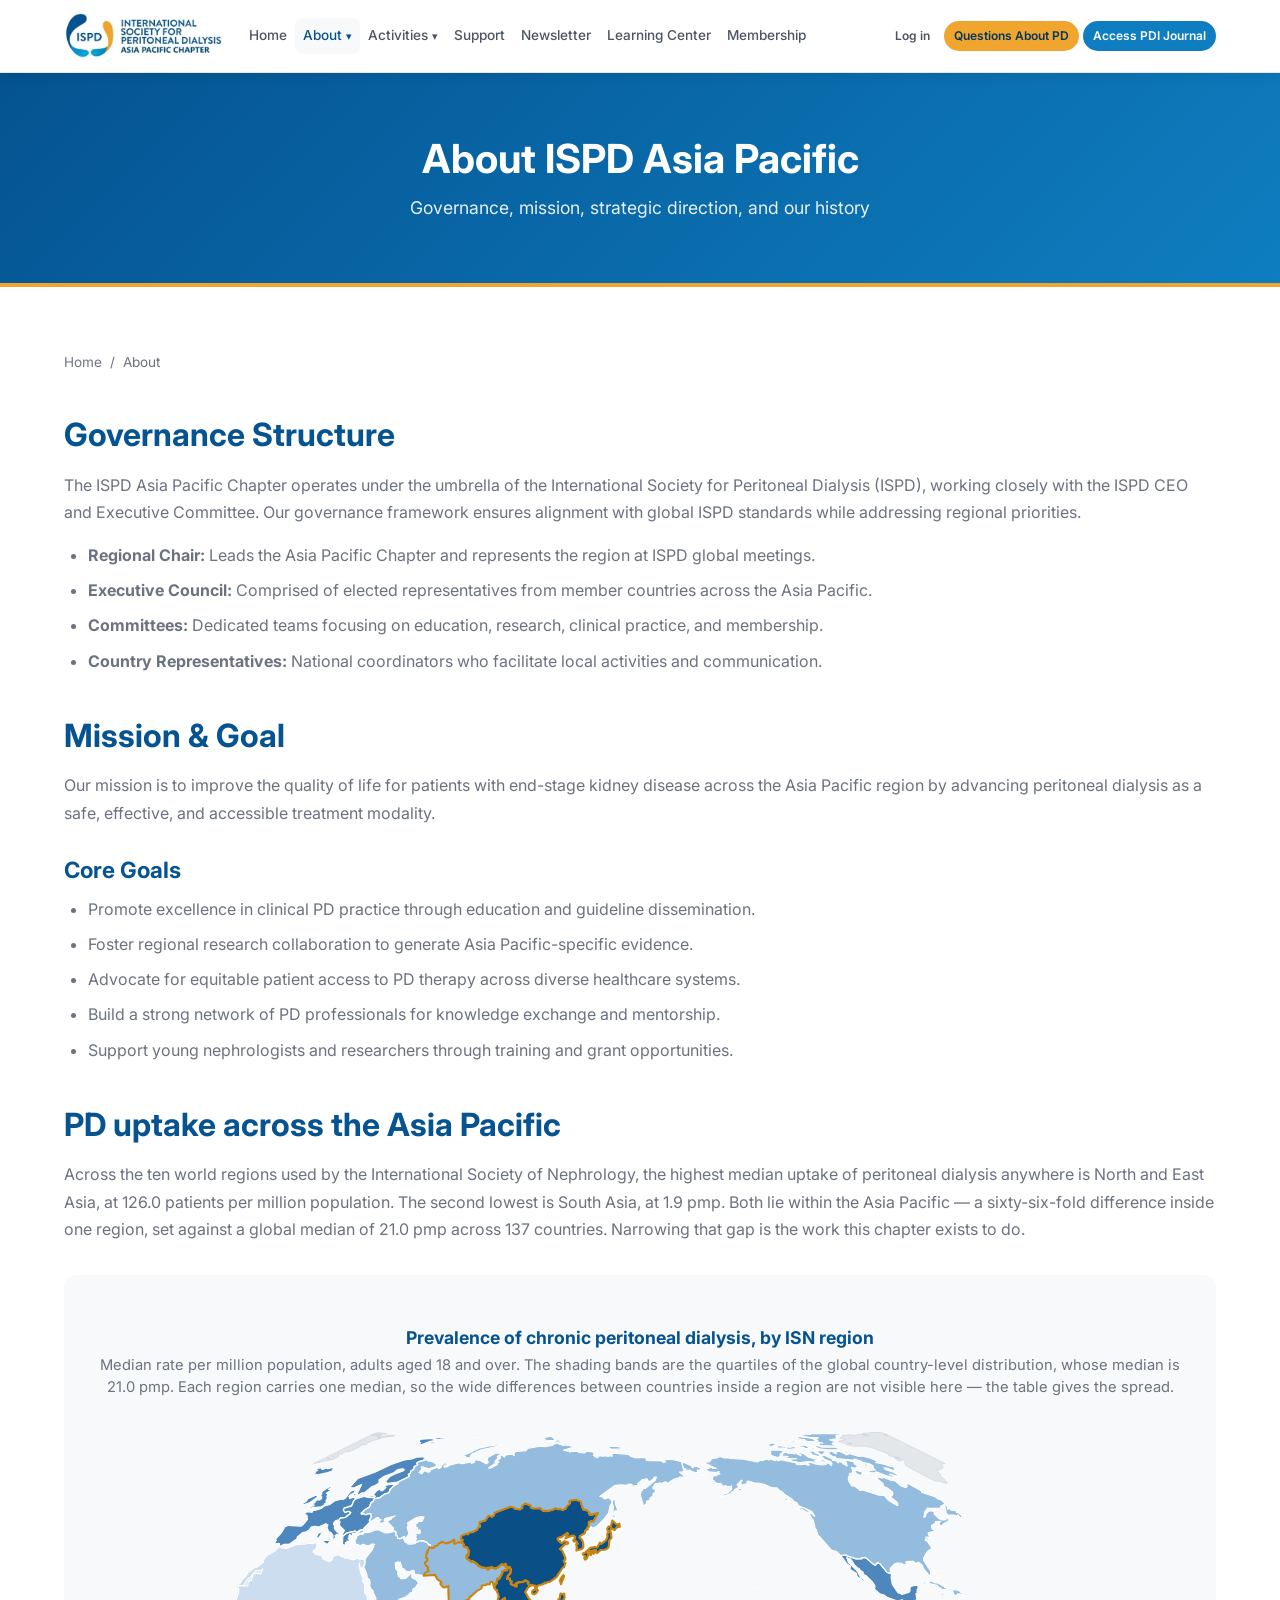
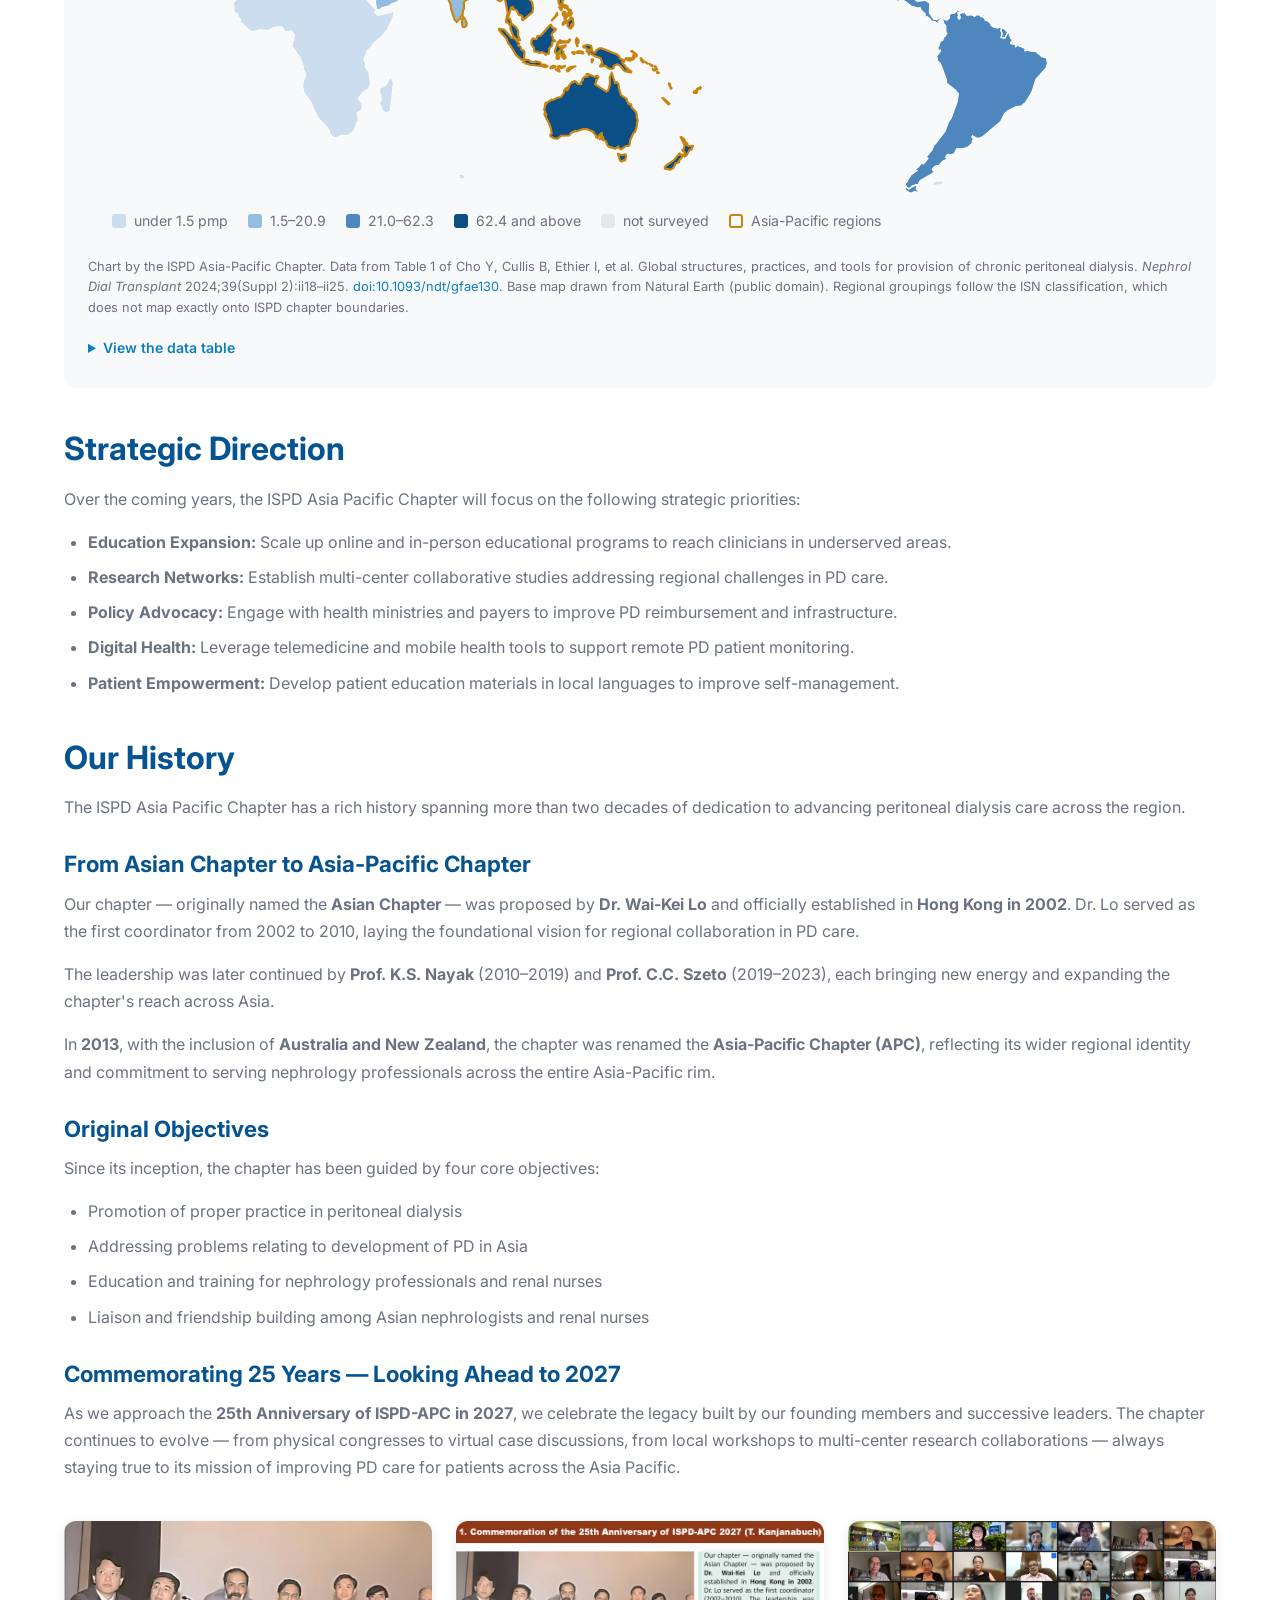
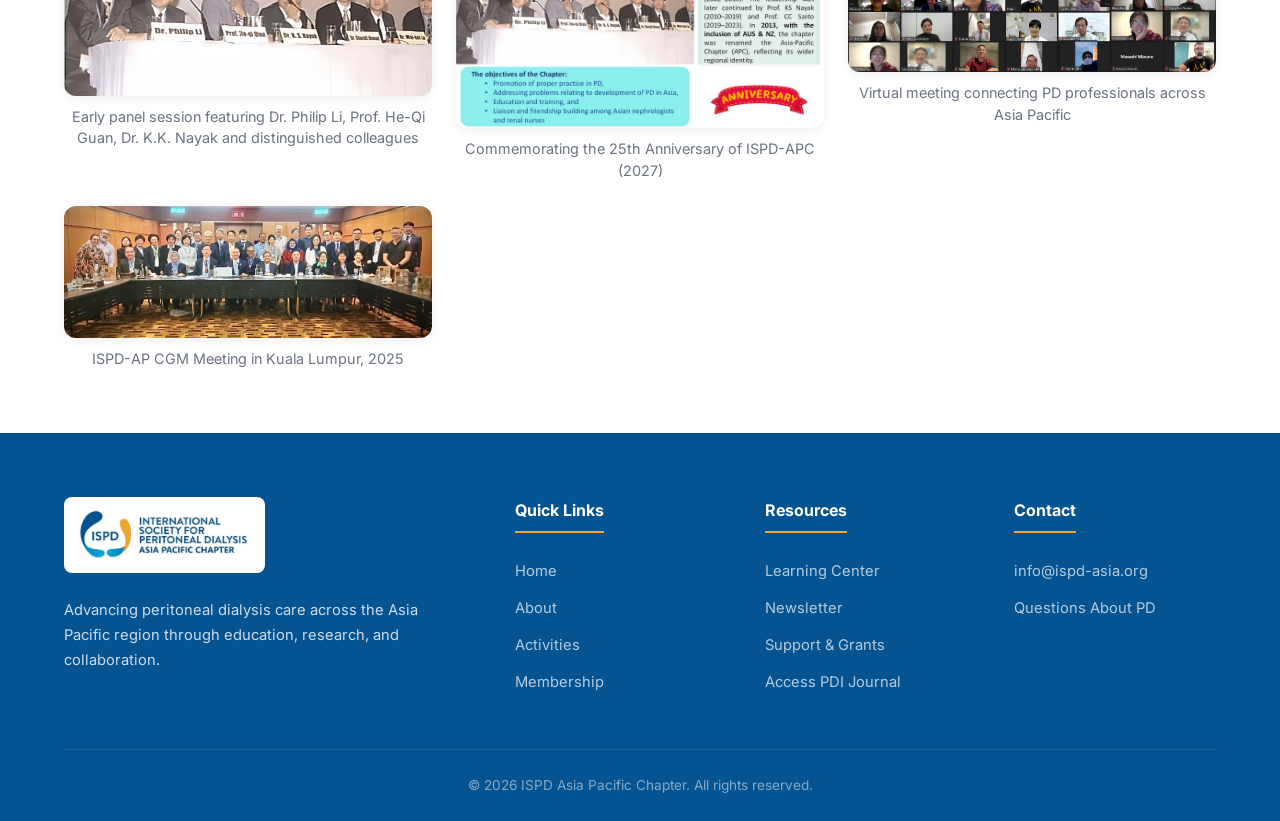
==== commit 7a5b181c: "อัพเดต logo และ PD case dis" ====
--- a/about.html
+++ b/about.html
@@ -23,8 +23,7 @@
       <div class="wrapper">
         <div class="left">
           <a href="index.html" class="logo">
-            <div class="logo-icon">ISPD</div>
-            <div class="logo-text">ISPD Asia Pacific <small>International Society for Peritoneal Dialysis</small></div>
+            <img class="logo-img" src="images/logo-chapter.jpg" alt="ISPD Asia Pacific Chapter" width="418" height="135">
           </a>
           <nav>
             <ul class="nav-desktop">
@@ -60,9 +59,9 @@
           </button>
         </div>
         <div class="right">
-          <a href="#" class="btn btn-ghost btn-small">Log in</a>
-          <a href="#" class="btn btn-primary btn-small">Questions About PD</a>
-          <a href="#" class="btn btn-secondary btn-small">Access PDI Journal</a>
+          <a href="https://ispd.org/my-account/" class="btn btn-ghost btn-small" target="_blank" rel="noopener">Log in</a>
+          <a href="https://ispd.org/dwqa-questions/" class="btn btn-primary btn-small" target="_blank" rel="noopener">Questions About PD</a>
+          <a href="https://journals.sagepub.com/home/PTD" class="btn btn-secondary btn-small" target="_blank" rel="noopener">Access PDI Journal</a>
         </div>
       </div>
     </div>
@@ -91,10 +90,9 @@
     <a href="education.html">Learning Center</a>
     <a href="membership.html">Membership</a>
     <div class="mobile-nav-actions">
-      <!-- TODO: replace href="#" with the real member login / contact / PDI journal URLs -->
-      <a href="#" class="btn btn-primary btn-small">Questions About PD</a>
-      <a href="#" class="btn btn-secondary btn-small">Access PDI Journal</a>
-      <a href="#" class="btn btn-ghost btn-small">Log in</a>
+      <a href="https://ispd.org/dwqa-questions/" class="btn btn-primary btn-small" target="_blank" rel="noopener">Questions About PD</a>
+      <a href="https://journals.sagepub.com/home/PTD" class="btn btn-secondary btn-small" target="_blank" rel="noopener">Access PDI Journal</a>
+      <a href="https://ispd.org/my-account/" class="btn btn-ghost btn-small" target="_blank" rel="noopener">Log in</a>
     </div>
   </div>
 
@@ -242,9 +240,8 @@
     <div class="container">
       <div class="footer-grid">
         <div>
-          <div class="logo" style="margin-bottom: 16px; color: #fff;">
-            <div class="logo-icon" style="background: rgba(255,255,255,0.15);">ISPD</div>
-            <div class="logo-text" style="color: #fff;">ISPD Asia Pacific <small style="color: rgba(255,255,255,0.6);">International Society for Peritoneal Dialysis</small></div>
+          <div class="footer-logo">
+            <img src="images/logo-chapter.jpg" alt="ISPD Asia Pacific Chapter" width="418" height="135" loading="lazy">
           </div>
           <p>Advancing peritoneal dialysis care across the Asia Pacific region through education, research, and collaboration.</p>
         </div>
@@ -260,12 +257,12 @@
           <a href="education.html">Learning Center</a>
           <a href="newsletter.html">Newsletter</a>
           <a href="support.html">Support &amp; Grants</a>
-          <a href="#">Access PDI Journal</a>
+          <a href="https://journals.sagepub.com/home/PTD" target="_blank" rel="noopener">Access PDI Journal</a>
         </div>
         <div>
           <h4>Contact</h4>
           <a href="mailto:info@ispd-asia.org">info@ispd-asia.org</a>
-          <a href="#">Questions About PD</a>
+          <a href="https://ispd.org/dwqa-questions/" target="_blank" rel="noopener">Questions About PD</a>
         </div>
       </div>
       <div class="footer-bottom">© 2026 ISPD Asia Pacific Chapter. All rights reserved.</div>
--- a/css/style.css
+++ b/css/style.css
@@ -1023,3 +1023,63 @@
   background: #C98410;
 }
 .chart-table tr.is-total td { border-bottom: none; color: var(--text-light); }
+
+/* --- What's New (home page) --- */
+.wn-grid {
+  display: grid;
+  grid-template-columns: repeat(3, 1fr);
+  gap: 32px;
+}
+.wn-item {
+  border-left: 3px solid var(--accent);
+  padding: 2px 0 2px 20px;
+}
+.wn-item h3 {
+  font-size: 1.05rem;
+  margin: 10px 0 8px;
+}
+.wn-item p {
+  color: var(--text-light);
+  font-size: 0.95rem;
+  margin-bottom: 14px;
+}
+@media (max-width: 900px) {
+  .wn-grid { grid-template-columns: 1fr; gap: 28px; }
+}
+
+/* --- pointer line under the Learning Center tabs --- */
+.tab-note {
+  margin: -8px 0 28px;
+  padding: 12px 16px;
+  background: var(--bg-light);
+  border-left: 3px solid var(--accent);
+  border-radius: var(--radius);
+  color: var(--text-light);
+  font-size: 0.95rem;
+}
+
+/* Membership: consent checkbox + Google Form embed */
+.form-consent label { display: flex; gap: 10px; align-items: flex-start; font-weight: 400; }
+.form-consent input { width: auto; padding: 0; margin-top: 4px; flex: none; }
+iframe.gform { display: block; width: 100%; height: 1650px; border: 0; }
+.gform-link { font-size: 0.9rem; color: var(--text-muted); }
+@media (max-width: 600px) { iframe.gform { height: 1900px; } }
+
+/* Chapter logo (images/logo-chapter.jpg, white background) */
+.logo-img { display: block; height: 56px; width: auto; }
+.footer-logo { display: inline-block; background: #fff; border-radius: var(--radius); padding: 10px 14px; margin-bottom: 16px; }
+.footer-logo img { display: block; height: 56px; width: auto; }
+@media (max-width: 1500px) { .logo-img { height: 52px; } }
+@media (max-width: 420px) { .logo-img { height: 46px; } }
+
+/* Activities: PD case discussion session list */
+.case-next { background: var(--bg-light); border-left: 3px solid var(--accent); padding: 10px 14px; border-radius: var(--radius); }
+.case-list, .content ul.case-list { list-style: none; padding: 0; margin: 0 0 24px; display: grid; grid-template-columns: repeat(2, minmax(0, 1fr)); gap: 16px; }
+.case-item { border: 1px solid var(--border); border-left: 3px solid var(--primary-light); border-radius: var(--radius); padding: 14px 16px; background: var(--bg); }
+.case-meta { display: flex; align-items: center; gap: 8px; font-size: 0.85rem; color: var(--text-muted); margin-bottom: 6px; }
+.case-item h4 { font-size: 1rem; margin: 0 0 6px; }
+.case-item p { font-size: 0.88rem; color: var(--text-light); margin: 0; }
+@media (max-width: 768px) { .case-list, .content ul.case-list { grid-template-columns: 1fr; } }
+.case-meta time { white-space: nowrap; }
+.case-list > li { list-style: none; margin: 0; }
+.case-list > li::before { content: none; display: none; }
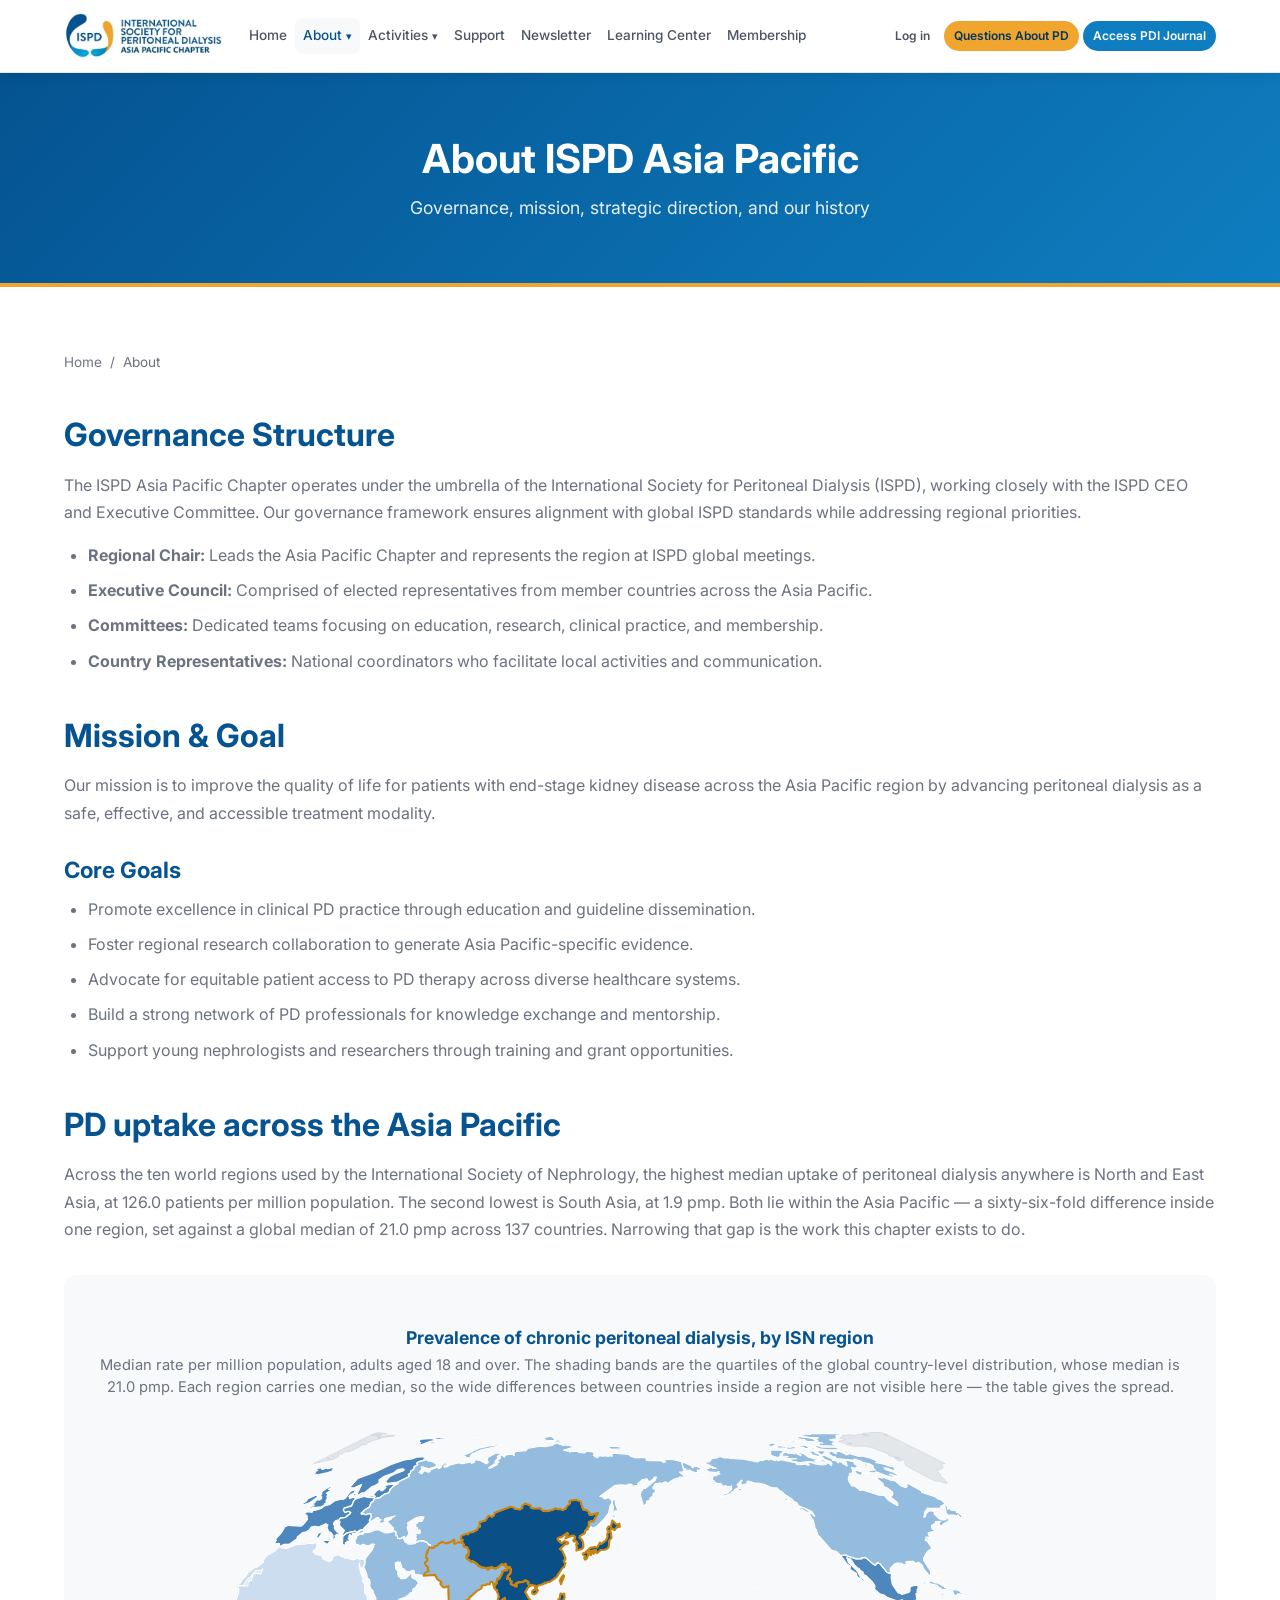
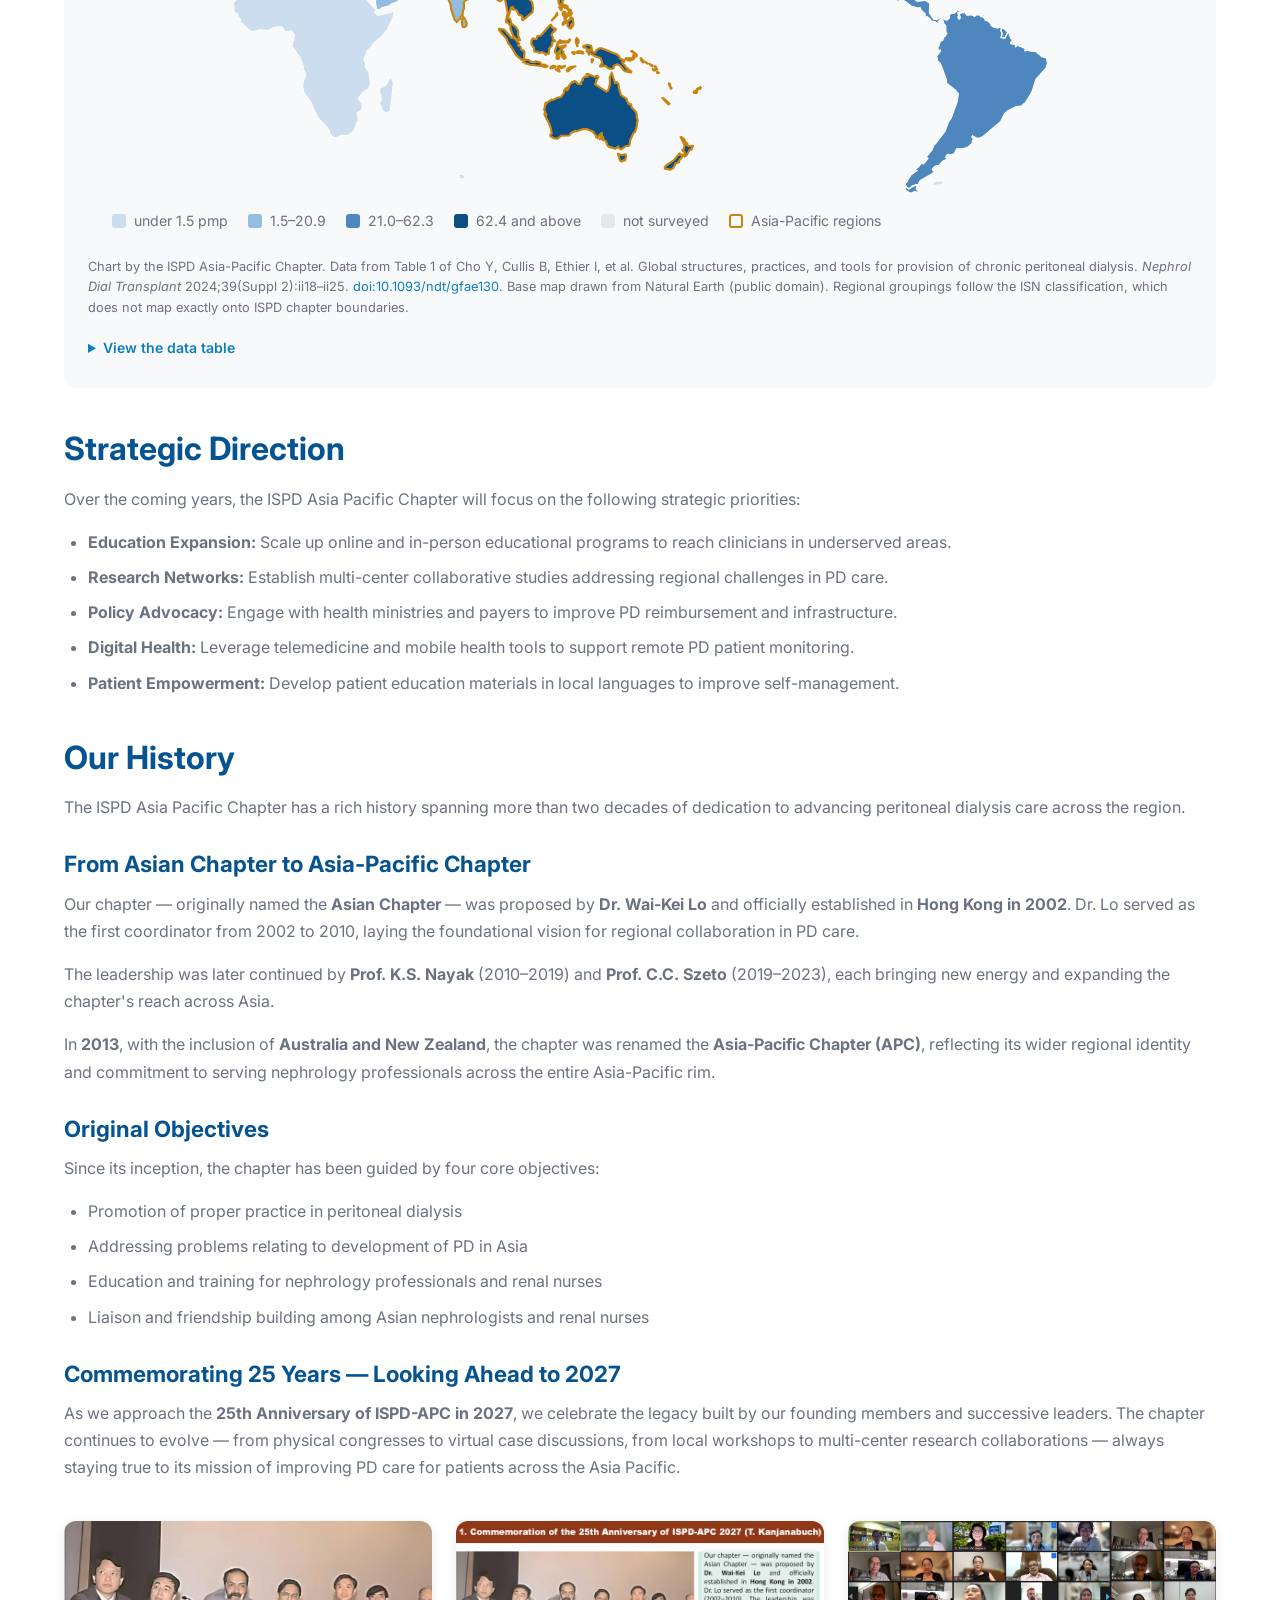
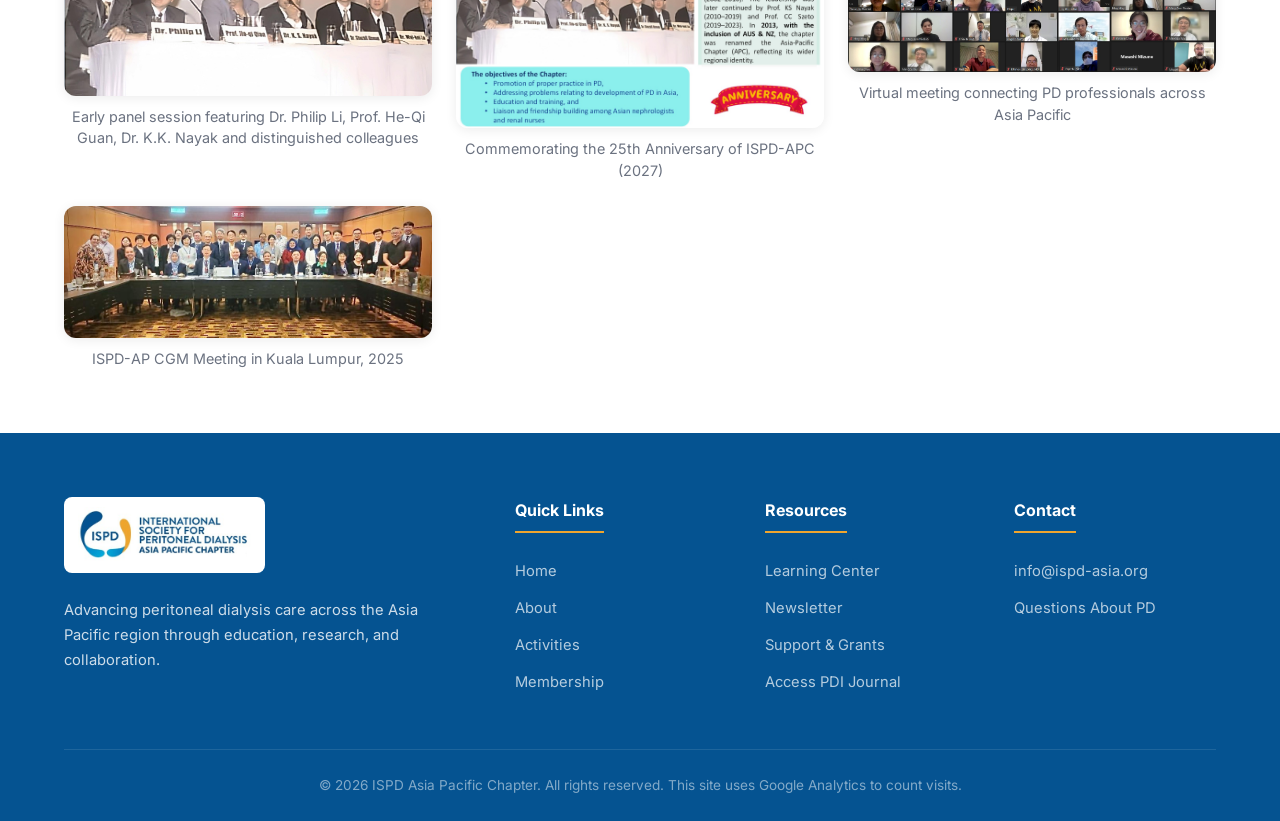
==== commit 6f1205d2: "เก็บการเข้าชม" ====
--- a/about.html
+++ b/about.html
@@ -15,6 +15,14 @@
   <link rel="preconnect" href="https://fonts.googleapis.com">
   <link href="https://fonts.googleapis.com/css2?family=Inter:wght@400;500;600;700&display=swap" rel="stylesheet">
   <link rel="stylesheet" href="css/style.css">
+  <!-- Google Analytics (GA4): counts site visits -->
+  <script async src="https://www.googletagmanager.com/gtag/js?id=G-3YH8Q8H199"></script>
+  <script>
+    window.dataLayer = window.dataLayer || [];
+    function gtag(){dataLayer.push(arguments);}
+    gtag('js', new Date());
+    gtag('config', 'G-3YH8Q8H199');
+  </script>
 </head>
 <body>
 
@@ -265,7 +273,7 @@
           <a href="https://ispd.org/dwqa-questions/" target="_blank" rel="noopener">Questions About PD</a>
         </div>
       </div>
-      <div class="footer-bottom">© 2026 ISPD Asia Pacific Chapter. All rights reserved.</div>
+      <div class="footer-bottom">© 2026 ISPD Asia Pacific Chapter. All rights reserved. This site uses Google Analytics to count visits.</div>
     </div>
   </footer>
 
--- a/css/style.css
+++ b/css/style.css
@@ -1083,3 +1083,10 @@
 .case-meta time { white-space: nowrap; }
 .case-list > li { list-style: none; margin: 0; }
 .case-list > li::before { content: none; display: none; }
+
+/* Learning Center: ISPD education links + further reading */
+.edu-sub { margin-top: 48px; }
+.edu-grid { margin-top: 24px; row-gap: 36px; }
+.ref-note { display: block; font-size: 0.85rem; color: var(--text-muted); }
+.guide-list .ref-note { padding: 0 0 12px 30px; margin-top: -6px; }
+.guide-sub { margin-top: 40px; padding-bottom: 6px; border-bottom: 2px solid var(--accent); display: inline-block; }
